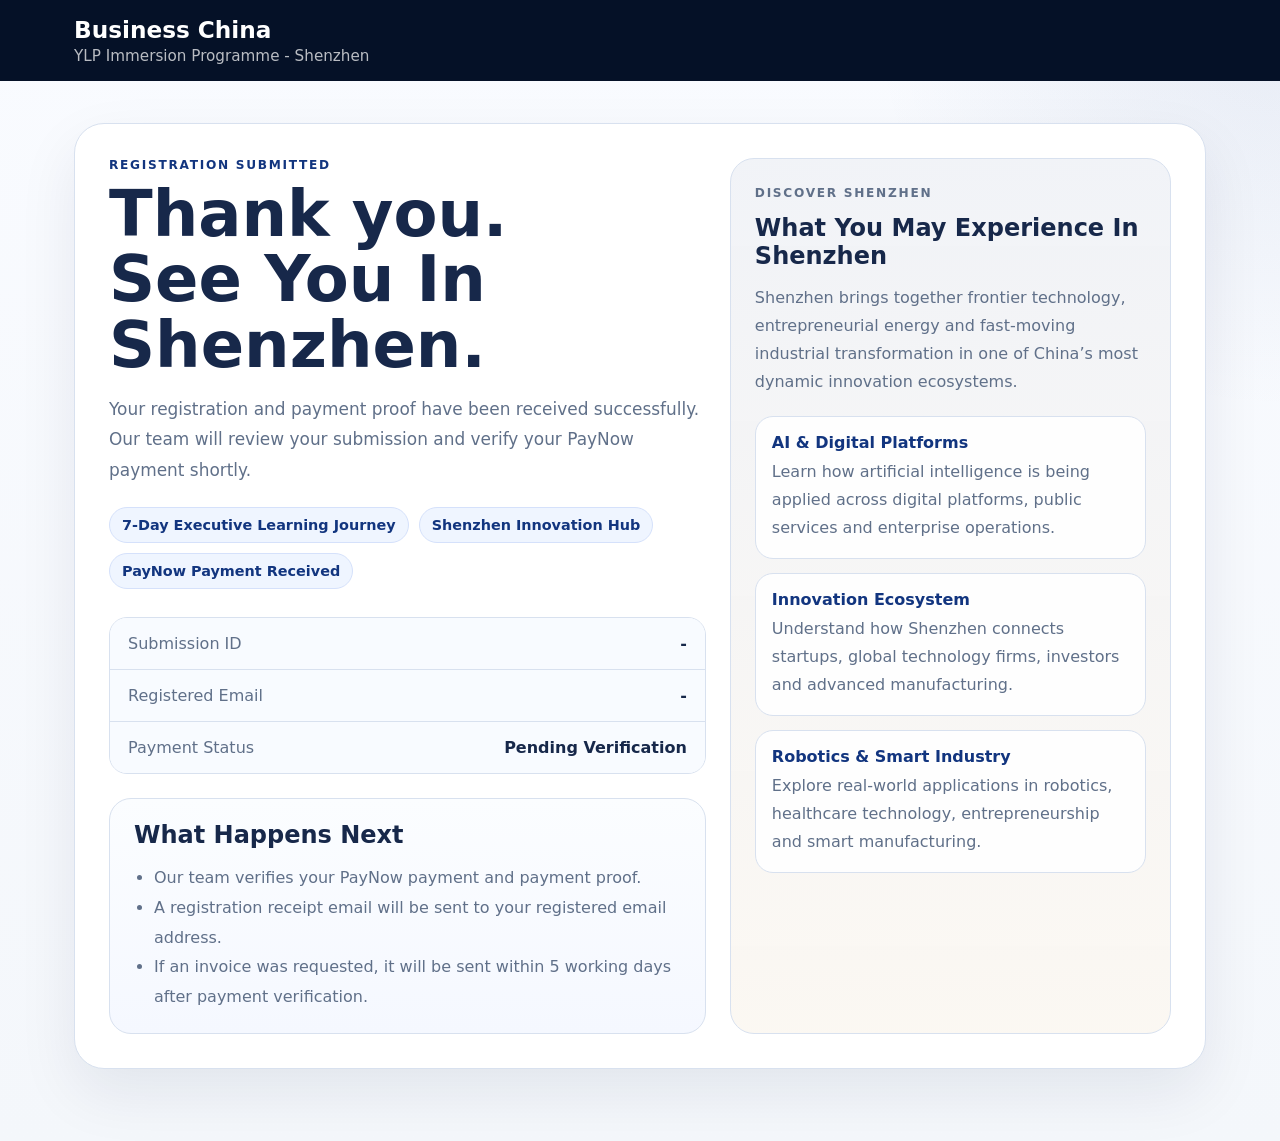
==== public/success.html @ df9a3646 "Initial Shenzhen standalone project" ====
<!DOCTYPE html>
<html lang="en">
  <head>
    <meta charset="UTF-8" />
    <meta name="viewport" content="width=device-width, initial-scale=1.0" />
    <title>Business China YLP Immersion Programme - Shenzhen | Registration Submitted</title>
    <style>
      :root {
        color-scheme: light;
        --bg: #f4f7fb;
        --surface: #ffffff;
        --surface-soft: #f8fbff;
        --ink: #17284a;
        --muted: #607089;
        --line: #d8e1ef;
        --brand: #12357f;
        --brand-dark: #091b45;
        --accent: #cfa35f;
        --shadow: 0 24px 60px rgba(9, 27, 69, 0.08);
        font-family: Inter, system-ui, -apple-system, BlinkMacSystemFont, "Segoe UI", sans-serif;
      }

      * { box-sizing: border-box; }
      body {
        margin: 0;
        background: radial-gradient(circle at top right, rgba(18, 53, 127, 0.08), transparent 24%), linear-gradient(180deg, #f9fbff 0%, var(--bg) 100%);
        color: var(--ink);
      }
      .topbar { background: #051127; color: #fff; }
      .topbar-inner { max-width: 1180px; margin: 0 auto; padding: 16px 24px; }
      .brand-name { font-size: 1.45rem; font-weight: 800; }
      .brand-sub { margin-top: 4px; color: rgba(255,255,255,.72); font-size: .95rem; }
      .page { max-width: 1180px; margin: 0 auto; padding: 42px 24px 72px; }
      .hero { display: grid; grid-template-columns: minmax(0,1.15fr) minmax(320px,.85fr); gap: 24px; background: var(--surface); border: 1px solid var(--line); border-radius: 30px; box-shadow: var(--shadow); padding: 34px; }
      .eyebrow { margin: 0 0 10px; color: var(--brand); text-transform: uppercase; letter-spacing: .14em; font-size: .76rem; font-weight: 800; }
      h1,h2,h3,p { margin-top: 0; }
      h1 { margin-bottom: 16px; font-size: clamp(2.4rem,5vw,4rem); line-height: 1.02; }
      .intro { color: var(--muted); font-size: 1.06rem; line-height: 1.8; max-width: 60ch; }
      .badges { display: flex; flex-wrap: wrap; gap: 10px; margin-top: 22px; }
      .badges span { border: 1px solid #d5e1fb; background: #eff5ff; color: var(--brand); border-radius: 999px; padding: 9px 12px; font-size: .9rem; font-weight: 700; }
      .summary { margin-top: 28px; border: 1px solid var(--line); border-radius: 18px; overflow: hidden; }
      .summary-row { display: flex; justify-content: space-between; gap: 18px; padding: 16px 18px; background: var(--surface-soft); }
      .summary-row + .summary-row { border-top: 1px solid var(--line); }
      .summary-row span { color: var(--muted); }
      .hero-side { border-radius: 24px; padding: 24px; background: linear-gradient(180deg, rgba(18,53,127,.06) 0%, rgba(207,163,95,.08) 100%), #fff; border: 1px solid var(--line); }
      .hero-side h2 { margin-bottom: 14px; }
      .hero-side p { color: var(--muted); line-height: 1.75; }
      .qingdao-points { display: grid; gap: 14px; margin-top: 20px; }
      .qingdao-points article { padding: 16px; border-radius: 18px; border: 1px solid var(--line); background: rgba(255,255,255,.9); }
      .qingdao-points h3 { margin: 0 0 6px; font-size: 1rem; color: var(--brand); }
      .qingdao-points p { margin: 0; }
      .next-steps-box { margin-top: 24px; padding: 22px 24px; border-radius: 22px; border: 1px solid var(--line); background: linear-gradient(180deg, #fbfdff 0%, #f5f8ff 100%); }
      .next-steps-box h2 { margin-bottom: 14px; }
      .next-steps-box ul { margin: 0; padding-left: 20px; color: var(--muted); line-height: 1.85; }
      @media (max-width: 980px) { .hero { grid-template-columns: 1fr; } }
      @media (max-width: 760px) {
        .page { padding: 24px 14px 48px; }
        .hero,.next-steps-box { padding: 22px; border-radius: 20px; }
        .summary-row { flex-direction: column; align-items: flex-start; }
        h1 { font-size: 2.2rem; }
      }
    </style>
  </head>
  <body>
    <header class="topbar">
      <div class="topbar-inner">
        <div class="brand-name">Business China</div>
        <div class="brand-sub">YLP Immersion Programme - Shenzhen</div>
      </div>
    </header>

    <main class="page">
      <section class="hero">
        <div>
          <p class="eyebrow">Registration Submitted</p>
          <h1 id="successHeadline">Thank you.<br />See You In Shenzhen.</h1>
          <p class="intro">
            Your registration and payment proof have been received successfully. Our team will review your submission and verify your PayNow payment shortly.
          </p>

          <div class="badges">
            <span>7-Day Executive Learning Journey</span>
            <span>Shenzhen Innovation Hub</span>
            <span>PayNow Payment Received</span>
          </div>

          <div class="summary">
            <div class="summary-row">
              <span>Submission ID</span>
              <strong id="successSubmissionId">-</strong>
            </div>
            <div class="summary-row">
              <span>Registered Email</span>
              <strong id="successEmail">-</strong>
            </div>
            <div class="summary-row">
              <span>Payment Status</span>
              <strong>Pending Verification</strong>
            </div>
          </div>

          <div class="next-steps-box">
            <h2>What Happens Next</h2>
            <ul>
              <li>Our team verifies your PayNow payment and payment proof.</li>
              <li>A registration receipt email will be sent to your registered email address.</li>
              <li>If an invoice was requested, it will be sent within 5 working days after payment verification.</li>
            </ul>
          </div>
        </div>

        <aside class="hero-side">
          <p class="eyebrow">Discover Shenzhen</p>
          <h2>What You May Experience In Shenzhen</h2>
          <p>
            Shenzhen brings together frontier technology, entrepreneurial energy and fast-moving industrial transformation in one of China’s most dynamic innovation ecosystems.
          </p>
          <div class="qingdao-points">
            <article>
              <h3>AI &amp; Digital Platforms</h3>
              <p>Learn how artificial intelligence is being applied across digital platforms, public services and enterprise operations.</p>
            </article>
            <article>
              <h3>Innovation Ecosystem</h3>
              <p>Understand how Shenzhen connects startups, global technology firms, investors and advanced manufacturing.</p>
            </article>
            <article>
              <h3>Robotics &amp; Smart Industry</h3>
              <p>Explore real-world applications in robotics, healthcare technology, entrepreneurship and smart manufacturing.</p>
            </article>
          </div>
        </aside>
      </section>

    </main>

    <script src="./success.js"></script>
  </body>
</html>
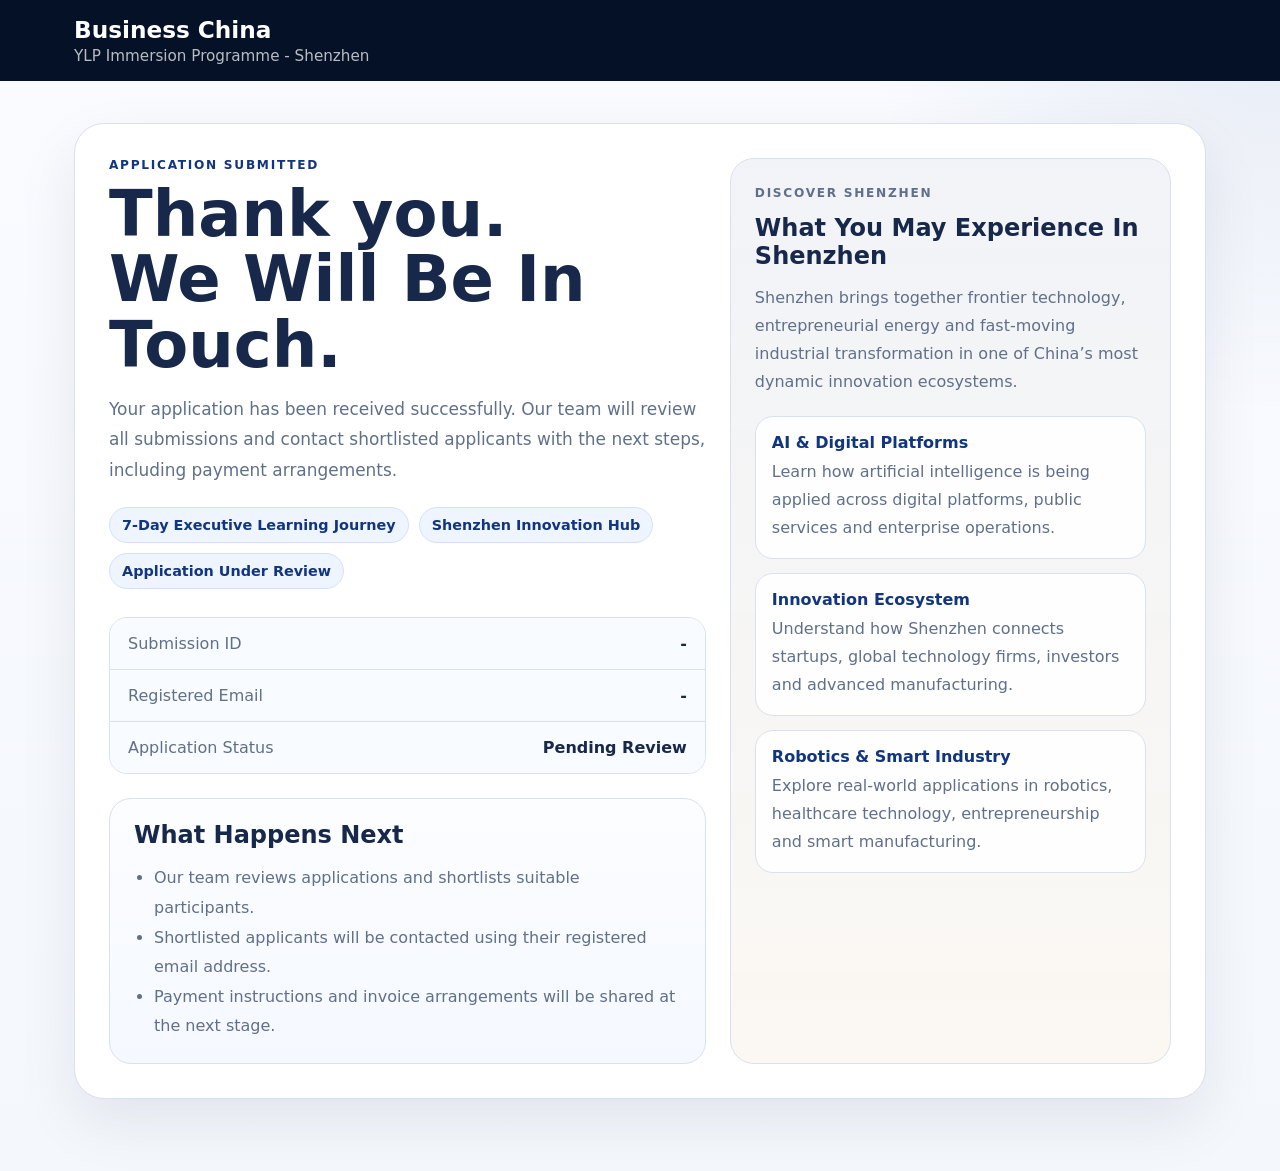
==== commit 221112a1: "Convert YLP site to application-only flow" ====
--- a/public/success.html
+++ b/public/success.html
@@ -3,7 +3,7 @@
   <head>
     <meta charset="UTF-8" />
     <meta name="viewport" content="width=device-width, initial-scale=1.0" />
-    <title>Business China YLP Immersion Programme - Shenzhen | Registration Submitted</title>
+    <title>Business China YLP Immersion Programme - Shenzhen | Application Submitted</title>
     <style>
       :root {
         color-scheme: light;
@@ -72,16 +72,16 @@
     <main class="page">
       <section class="hero">
         <div>
-          <p class="eyebrow">Registration Submitted</p>
-          <h1 id="successHeadline">Thank you.<br />See You In Shenzhen.</h1>
+          <p class="eyebrow">Application Submitted</p>
+          <h1 id="successHeadline">Thank you.<br />We Will Be In Touch.</h1>
           <p class="intro">
-            Your registration and payment proof have been received successfully. Our team will review your submission and verify your PayNow payment shortly.
+            Your application has been received successfully. Our team will review all submissions and contact shortlisted applicants with the next steps, including payment arrangements.
           </p>
 
           <div class="badges">
             <span>7-Day Executive Learning Journey</span>
             <span>Shenzhen Innovation Hub</span>
-            <span>PayNow Payment Received</span>
+            <span>Application Under Review</span>
           </div>
 
           <div class="summary">
@@ -94,17 +94,17 @@
               <strong id="successEmail">-</strong>
             </div>
             <div class="summary-row">
-              <span>Payment Status</span>
-              <strong>Pending Verification</strong>
+              <span>Application Status</span>
+              <strong>Pending Review</strong>
             </div>
           </div>
 
           <div class="next-steps-box">
             <h2>What Happens Next</h2>
             <ul>
-              <li>Our team verifies your PayNow payment and payment proof.</li>
-              <li>A registration receipt email will be sent to your registered email address.</li>
-              <li>If an invoice was requested, it will be sent within 5 working days after payment verification.</li>
+              <li>Our team reviews applications and shortlists suitable participants.</li>
+              <li>Shortlisted applicants will be contacted using their registered email address.</li>
+              <li>Payment instructions and invoice arrangements will be shared at the next stage.</li>
             </ul>
           </div>
         </div>
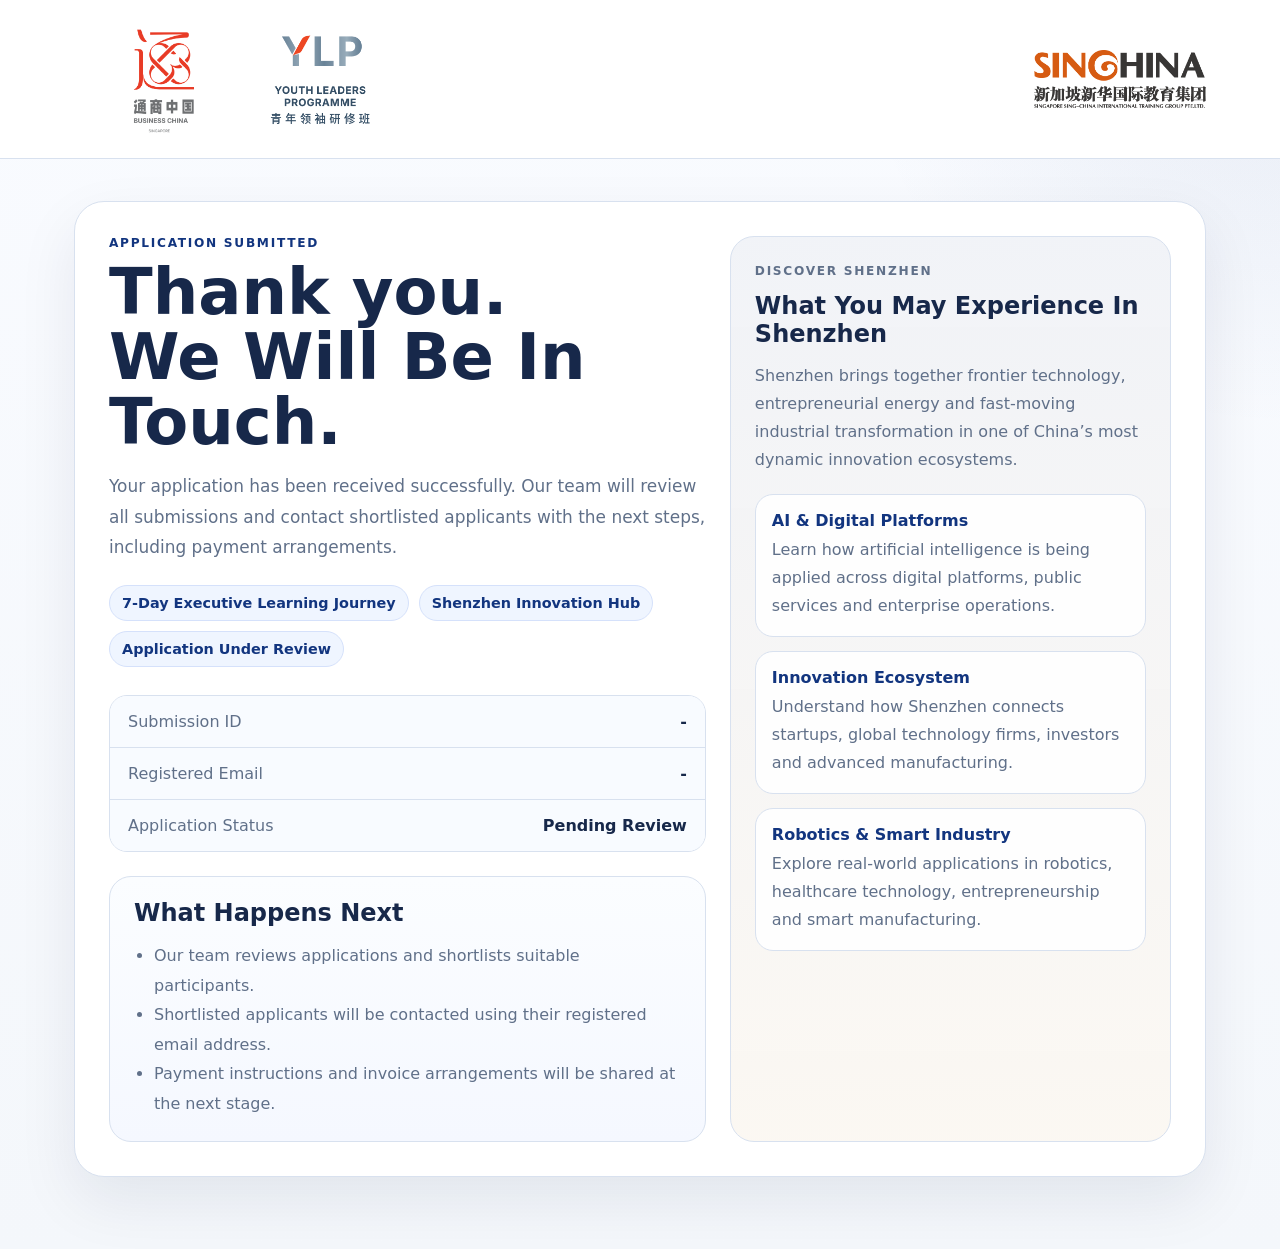
==== commit 780564d2: "Update registration form and branding" ====
--- a/public/success.html
+++ b/public/success.html
@@ -26,10 +26,13 @@
         background: radial-gradient(circle at top right, rgba(18, 53, 127, 0.08), transparent 24%), linear-gradient(180deg, #f9fbff 0%, var(--bg) 100%);
         color: var(--ink);
       }
-      .topbar { background: #051127; color: #fff; }
-      .topbar-inner { max-width: 1180px; margin: 0 auto; padding: 16px 24px; }
-      .brand-name { font-size: 1.45rem; font-weight: 800; }
-      .brand-sub { margin-top: 4px; color: rgba(255,255,255,.72); font-size: .95rem; }
+      .topbar { background: #ffffff; color: var(--ink); border-bottom: 1px solid var(--line); }
+      .topbar-inner { max-width: 1180px; margin: 0 auto; padding: 16px 24px; display: flex; align-items: center; justify-content: space-between; gap: 20px; }
+      .success-brand { display: flex; align-items: center; gap: 16px; flex-wrap: wrap; }
+      .success-brand img { display: block; width: auto; height: auto; object-fit: contain; }
+      .success-brand__primary { max-width: 178px; max-height: 178px; }
+      .success-brand__secondary { max-width: 205px; max-height: 100px; }
+      .success-brand__partner { max-width: 190px; max-height: 58px; align-self: center; }
       .page { max-width: 1180px; margin: 0 auto; padding: 42px 24px 72px; }
       .hero { display: grid; grid-template-columns: minmax(0,1.15fr) minmax(320px,.85fr); gap: 24px; background: var(--surface); border: 1px solid var(--line); border-radius: 30px; box-shadow: var(--shadow); padding: 34px; }
       .eyebrow { margin: 0 0 10px; color: var(--brand); text-transform: uppercase; letter-spacing: .14em; font-size: .76rem; font-weight: 800; }
@@ -57,6 +60,10 @@
         .page { padding: 24px 14px 48px; }
         .hero,.next-steps-box { padding: 22px; border-radius: 20px; }
         .summary-row { flex-direction: column; align-items: flex-start; }
+        .success-brand { gap: 10px; }
+        .success-brand__primary { max-width: 126px; max-height: 126px; }
+        .success-brand__secondary { max-width: 154px; max-height: 74px; }
+        .success-brand__partner { max-width: 132px; max-height: 40px; }
         h1 { font-size: 2.2rem; }
       }
     </style>
@@ -64,8 +71,19 @@
   <body>
     <header class="topbar">
       <div class="topbar-inner">
-        <div class="brand-name">Business China</div>
-        <div class="brand-sub">YLP Immersion Programme - Shenzhen</div>
+        <div class="success-brand">
+          <img
+            src="./BClogo.png"
+            alt="Business China logo"
+            class="success-brand__primary"
+          />
+          <img
+            src="./YLPlogo.png"
+            alt="YLP Youth Leaders Programme logo"
+            class="success-brand__secondary"
+          />
+        </div>
+        <img src="./SCITGlogo.png" alt="SCITG logo" class="success-brand__partner" />
       </div>
     </header>
 
